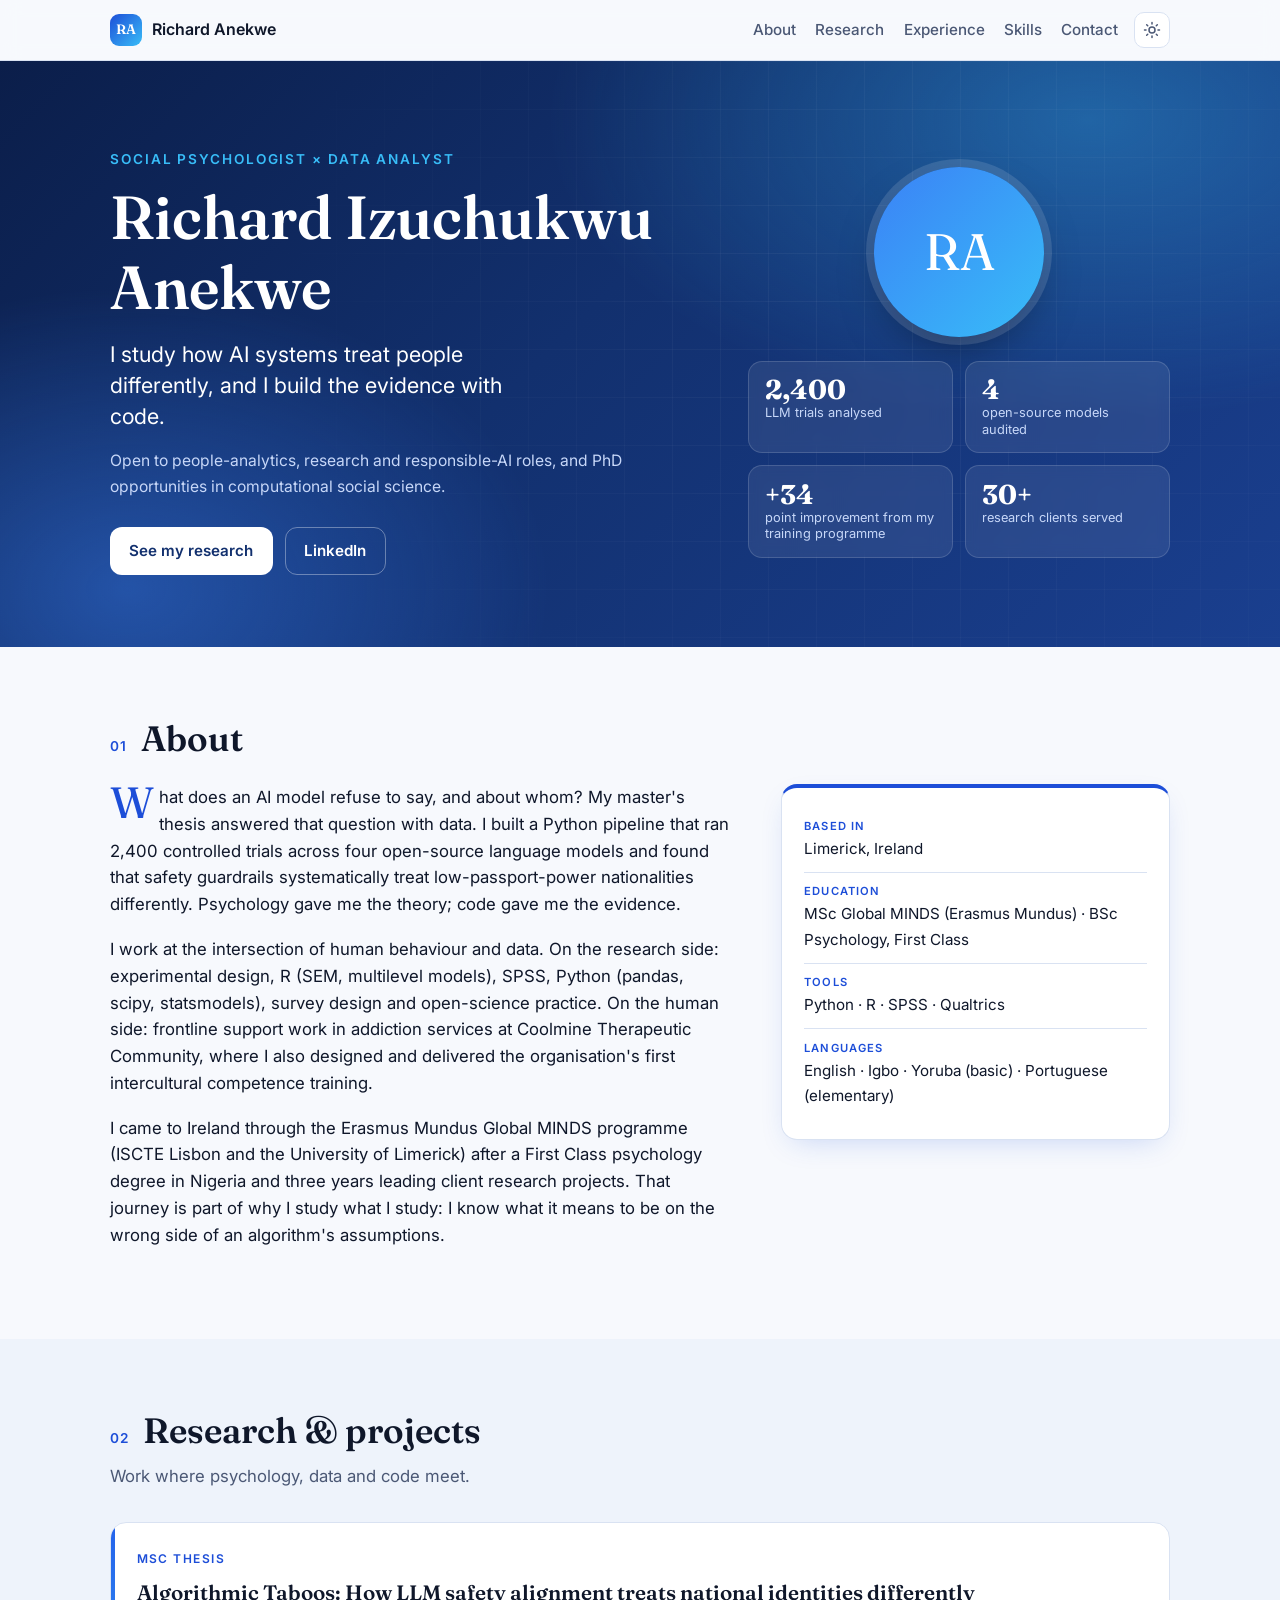
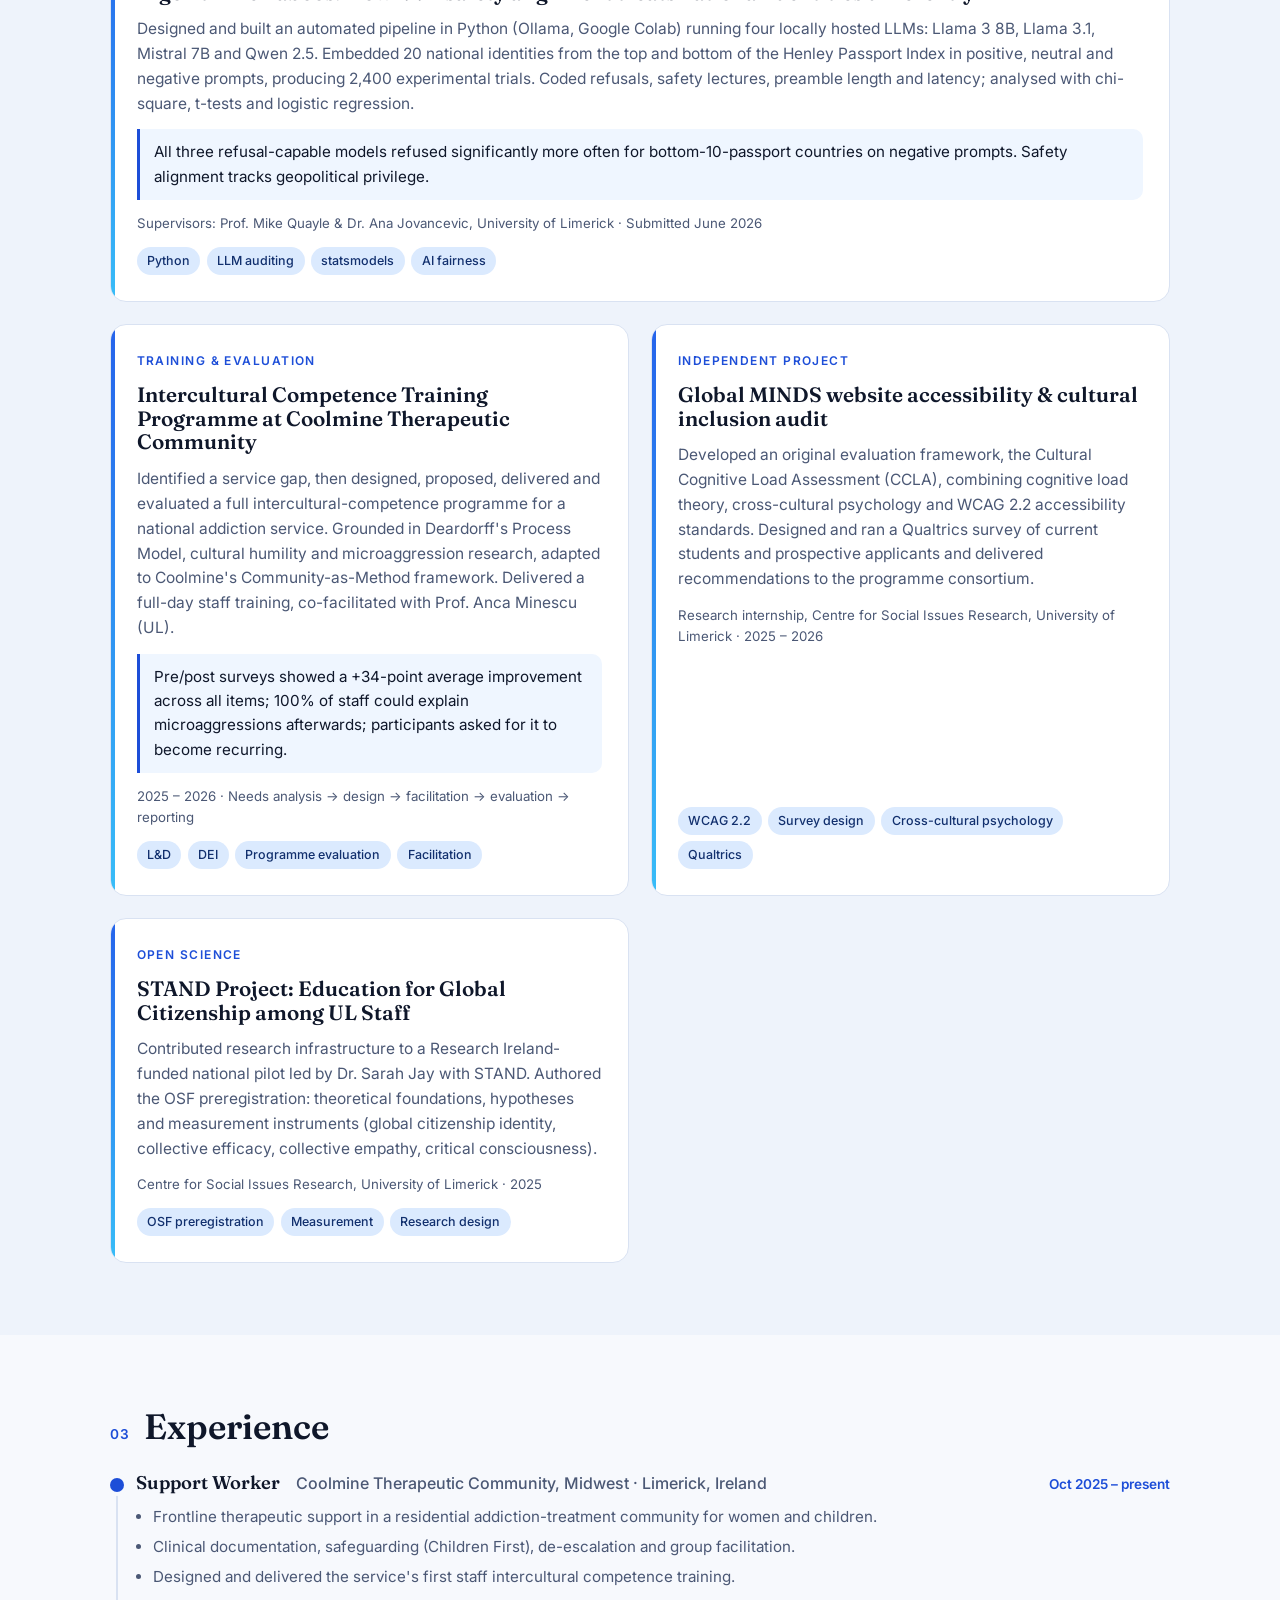
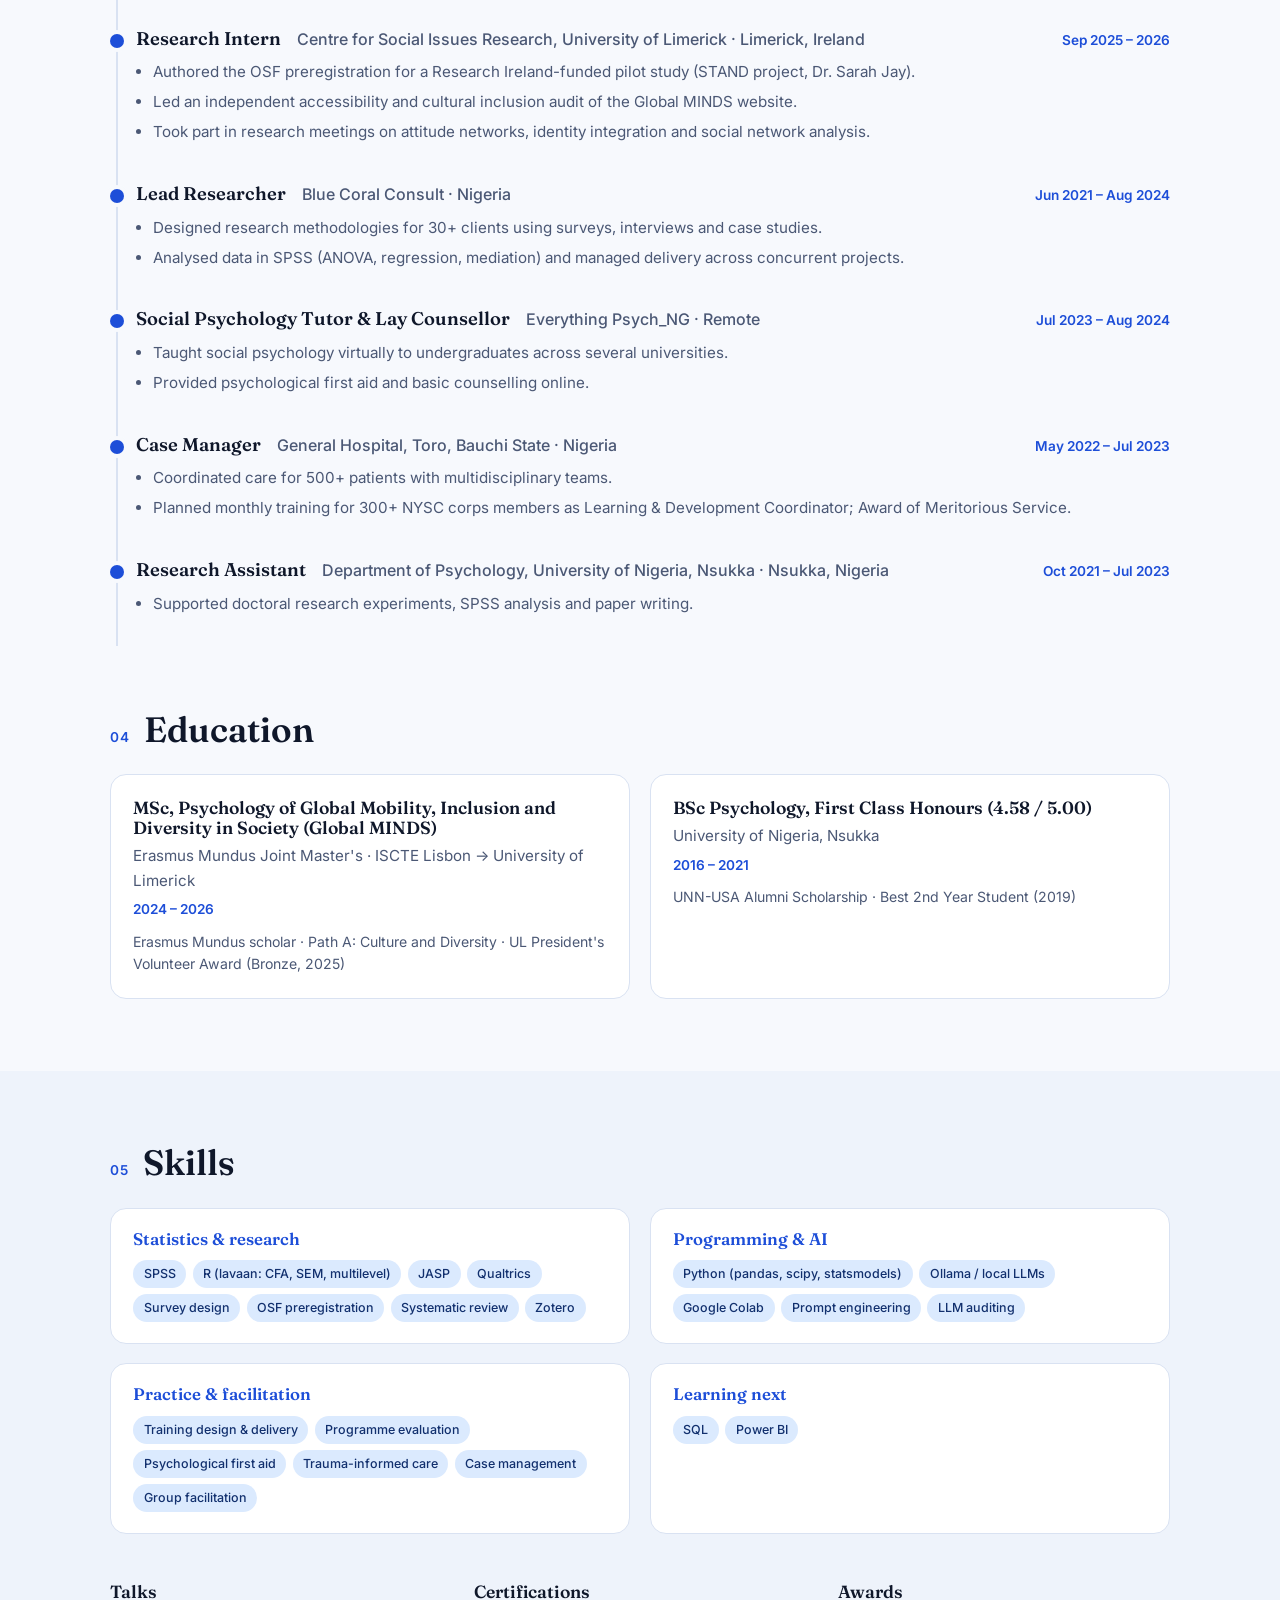
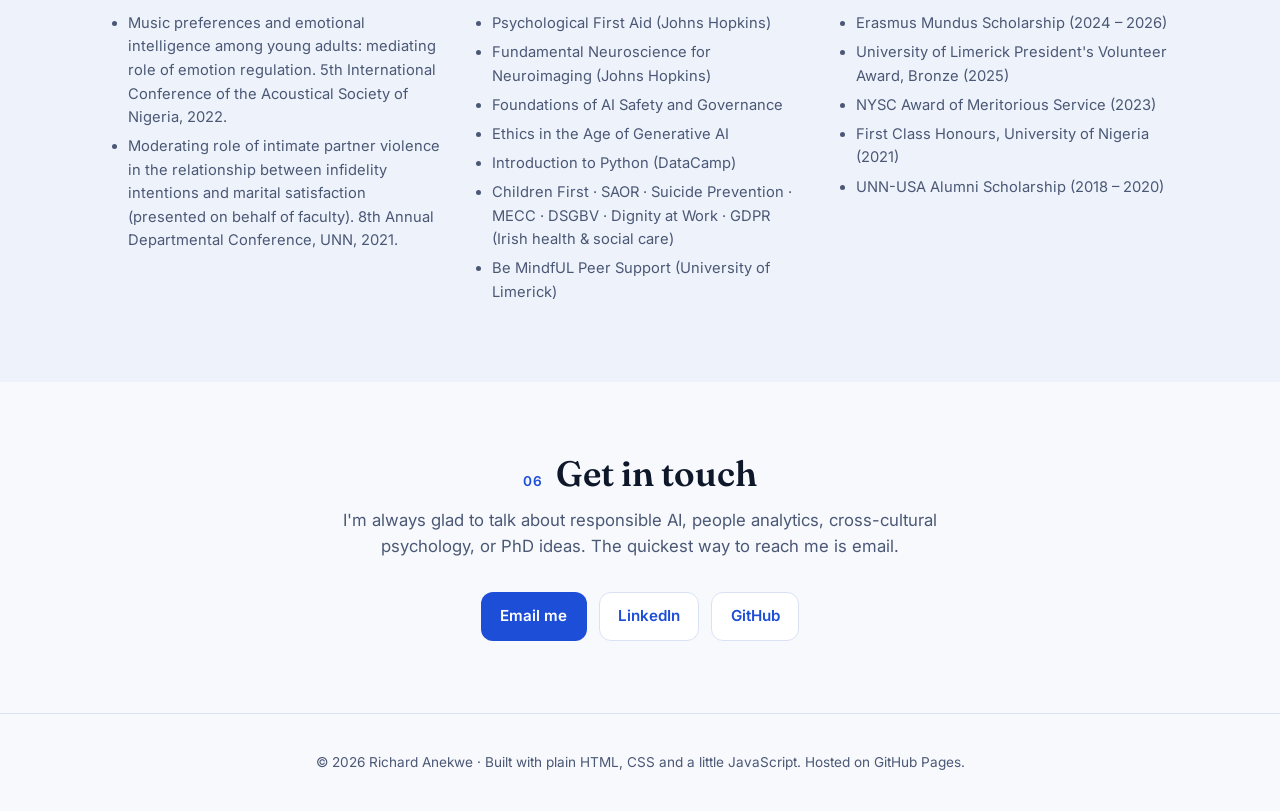
==== index.html @ f587a032 "Personal website: initial build Co-Authored-By: Claude Fable 5.1 <noreply@anthropic.com>" ====
<!DOCTYPE html>
<html lang="en">
<head>
  <meta charset="utf-8">
  <meta name="viewport" content="width=device-width, initial-scale=1">
  <title>Richard Anekwe</title>
  <meta name="description" content="Richard Anekwe: social psychologist and data analyst studying how AI systems treat people differently. Erasmus Mundus Global MINDS scholar, University of Limerick.">
  <meta property="og:title" content="Richard Anekwe">
  <meta property="og:description" content="Social psychologist × data analyst. I study how AI systems treat people differently, and I build the evidence with code.">
  <meta property="og:type" content="website">
  <link rel="icon" href="data:image/svg+xml,%3Csvg xmlns='http://www.w3.org/2000/svg' viewBox='0 0 64 64'%3E%3Crect width='64' height='64' rx='14' fill='%231d4ed8'/%3E%3Ctext x='32' y='42' font-family='Georgia,serif' font-size='30' fill='white' text-anchor='middle'%3ERA%3C/text%3E%3C/svg%3E">
  <link rel="preconnect" href="https://fonts.googleapis.com">
  <link rel="preconnect" href="https://fonts.gstatic.com" crossorigin>
  <link href="https://fonts.googleapis.com/css2?family=Fraunces:opsz,wght@9..144,500;9..144,600&family=Inter:wght@400;500;600&display=swap" rel="stylesheet">
  <link rel="stylesheet" href="styles.css">
</head>
<body>

  <!-- ===== Navigation ===== -->
  <header class="nav">
    <div class="wrap nav-inner">
      <a href="#top" class="brand"><span class="brand-mark">RA</span><span id="nav-name">Richard Anekwe</span></a>
      <nav class="nav-links" aria-label="Sections">
        <a href="#about">About</a>
        <a href="#research">Research</a>
        <a href="#experience">Experience</a>
        <a href="#skills">Skills</a>
        <a href="#contact">Contact</a>
      </nav>
      <button class="theme-toggle" id="theme-toggle" aria-label="Toggle dark mode" title="Toggle dark mode">
        <svg class="sun" width="18" height="18" viewBox="0 0 24 24" fill="none" stroke="currentColor" stroke-width="2" stroke-linecap="round"><circle cx="12" cy="12" r="4"/><path d="M12 2v2M12 20v2M4.9 4.9l1.4 1.4M17.7 17.7l1.4 1.4M2 12h2M20 12h2M4.9 19.1l1.4-1.4M17.7 6.3l1.4-1.4"/></svg>
        <svg class="moon" width="18" height="18" viewBox="0 0 24 24" fill="none" stroke="currentColor" stroke-width="2" stroke-linecap="round"><path d="M21 12.8A9 9 0 1 1 11.2 3a7 7 0 0 0 9.8 9.8z"/></svg>
      </button>
    </div>
  </header>

  <main id="top">

    <!-- ===== Hero ===== -->
    <section class="hero">
      <div class="hero-bg" aria-hidden="true"></div>
      <div class="wrap hero-inner">
        <div class="hero-text">
          <p class="eyebrow" id="hero-title"></p>
          <h1 id="hero-name"></h1>
          <p class="lede" id="hero-tagline"></p>
          <p class="availability" id="hero-availability"></p>
          <div class="hero-actions" id="hero-actions"></div>
        </div>
        <div class="hero-side">
          <div class="avatar" id="avatar"></div>
          <div class="stats" id="stats"></div>
        </div>
      </div>
    </section>

    <!-- ===== About ===== -->
    <section id="about" class="section">
      <div class="wrap">
        <h2 class="section-title"><span class="num">01</span>About</h2>
        <div class="about-grid">
          <div class="about-text" id="about-text"></div>
          <aside class="facts" id="facts"></aside>
        </div>
      </div>
    </section>

    <!-- ===== Research & Projects ===== -->
    <section id="research" class="section alt">
      <div class="wrap">
        <h2 class="section-title"><span class="num">02</span>Research &amp; projects</h2>
        <p class="section-intro">Work where psychology, data and code meet.</p>
        <div class="projects" id="projects"></div>
      </div>
    </section>

    <!-- ===== Experience & Education ===== -->
    <section id="experience" class="section">
      <div class="wrap">
        <h2 class="section-title"><span class="num">03</span>Experience</h2>
        <div class="timeline" id="experience-list"></div>

        <h2 class="section-title sub"><span class="num">04</span>Education</h2>
        <div class="education" id="education-list"></div>
      </div>
    </section>

    <!-- ===== Skills & Credentials ===== -->
    <section id="skills" class="section alt">
      <div class="wrap">
        <h2 class="section-title"><span class="num">05</span>Skills</h2>
        <div class="skills" id="skills-list"></div>

        <div class="creds">
          <div>
            <h3>Talks</h3>
            <ul id="talks-list"></ul>
          </div>
          <div>
            <h3>Certifications</h3>
            <ul id="certs-list"></ul>
          </div>
          <div>
            <h3>Awards</h3>
            <ul id="awards-list"></ul>
          </div>
        </div>
      </div>
    </section>

    <!-- ===== Contact ===== -->
    <section id="contact" class="section contact">
      <div class="wrap">
        <h2 class="section-title"><span class="num">06</span>Get in touch</h2>
        <p class="section-intro" id="contact-blurb"></p>
        <div class="contact-links" id="contact-links"></div>
      </div>
    </section>

  </main>

  <footer class="footer">
    <div class="wrap">
      <p><span id="footer-copy"></span> · <span id="footer-note"></span></p>
    </div>
  </footer>

  <script src="content.js"></script>
  <script src="script.js"></script>
</body>
</html>
---- styles.css ----
/* =====================================================================
   styles.css — the look of the site.
   Want a different shade of blue? Change the --blue-* values below and
   everything follows. Everything else is safe to leave alone.
   ===================================================================== */

:root {
  /* Blue palette (light theme) */
  --blue-900: #0b1e4a;
  --blue-800: #12306e;
  --blue-700: #1a3f8f;
  --blue-600: #1d4ed8;
  --blue-500: #2563eb;
  --blue-400: #3b82f6;
  --blue-200: #bfdbfe;
  --blue-100: #dbeafe;
  --blue-50:  #eff6ff;
  --sky:      #38bdf8;

  --bg:        #f7f9fd;
  --bg-alt:    #eef3fb;
  --surface:   #ffffff;
  --text:      #0f172a;
  --muted:     #4b5875;
  --line:      #d9e2f2;
  --accent:    var(--blue-600);
  --accent-2:  var(--blue-400);
  --on-accent: #ffffff;
  --hero-text: #ffffff;
  --hero-muted: #c7d7f8;
  --shadow: 0 10px 30px -12px rgba(29, 78, 216, 0.25);

  --font-body: "Inter", system-ui, -apple-system, "Segoe UI", sans-serif;
  --font-display: "Fraunces", Georgia, "Times New Roman", serif;
  --radius: 16px;
  --wrap: 1100px;
}

[data-theme="dark"] {
  --bg:        #0a1226;
  --bg-alt:    #0e1730;
  --surface:   #131f3d;
  --text:      #e6edfb;
  --muted:     #9fb0d3;
  --line:      #22315a;
  --accent:    #60a5fa;
  --accent-2:  #93c5fd;
  --on-accent: #0a1226;
  --hero-text: #ffffff;
  --hero-muted: #b9cbf0;
  --shadow: 0 10px 30px -12px rgba(0, 0, 0, 0.6);
}

* { box-sizing: border-box; }
html { scroll-behavior: smooth; }
body {
  margin: 0;
  font-family: var(--font-body);
  color: var(--text);
  background: var(--bg);
  line-height: 1.6;
  -webkit-font-smoothing: antialiased;
}
a { color: var(--accent); text-decoration: none; }
a:hover { text-decoration: underline; }
h1, h2, h3 { font-family: var(--font-display); font-weight: 600; line-height: 1.15; margin: 0; }
ul { padding-left: 1.1rem; margin: 0; }
li { margin: 0.35rem 0; }
.wrap { max-width: var(--wrap); margin: 0 auto; padding: 0 20px; }

/* ---------- Nav ---------- */
.nav {
  position: sticky; top: 0; z-index: 50;
  background: color-mix(in srgb, var(--bg) 85%, transparent);
  backdrop-filter: blur(10px);
  border-bottom: 1px solid var(--line);
}
.nav-inner { display: flex; align-items: center; gap: 1rem; height: 60px; }
.brand { display: flex; align-items: center; gap: 0.6rem; font-weight: 600; color: var(--text); }
.brand:hover { text-decoration: none; }
.brand-mark {
  display: grid; place-items: center; width: 32px; height: 32px; border-radius: 9px;
  background: linear-gradient(135deg, var(--blue-600), var(--sky));
  color: #fff; font-family: var(--font-display); font-size: 0.85rem;
}
.nav-links { margin-left: auto; display: flex; gap: 1.2rem; }
.nav-links a { color: var(--muted); font-size: 0.95rem; font-weight: 500; }
.nav-links a:hover { color: var(--accent); text-decoration: none; }
.theme-toggle {
  border: 1px solid var(--line); background: var(--surface); color: var(--muted);
  width: 36px; height: 36px; border-radius: 10px; cursor: pointer; display: grid; place-items: center;
}
.theme-toggle:hover { color: var(--accent); }
.theme-toggle .moon { display: none; }
[data-theme="dark"] .theme-toggle .sun { display: none; }
[data-theme="dark"] .theme-toggle .moon { display: block; }

/* ---------- Hero ---------- */
.hero { position: relative; color: var(--hero-text); overflow: hidden; }
.hero-bg {
  position: absolute; inset: 0; z-index: 0;
  background:
    radial-gradient(900px 500px at 85% 10%, rgba(56, 189, 248, 0.35), transparent 60%),
    radial-gradient(700px 500px at 10% 90%, rgba(59, 130, 246, 0.45), transparent 60%),
    linear-gradient(135deg, var(--blue-900) 0%, var(--blue-800) 45%, var(--blue-700) 100%);
}
.hero-bg::after {
  content: ""; position: absolute; inset: 0;
  background-image:
    linear-gradient(rgba(255,255,255,0.05) 1px, transparent 1px),
    linear-gradient(90deg, rgba(255,255,255,0.05) 1px, transparent 1px);
  background-size: 48px 48px;
  mask-image: radial-gradient(circle at 70% 40%, #000 0%, transparent 70%);
}
.hero-inner {
  position: relative; z-index: 1;
  display: grid; grid-template-columns: 1.4fr 1fr; gap: 3rem; align-items: center;
  padding-block: 5.5rem 4.5rem;
}
.eyebrow {
  margin: 0 0 0.75rem; font-size: 0.85rem; letter-spacing: 0.14em; text-transform: uppercase;
  color: var(--sky); font-weight: 600;
}
.hero h1 { font-size: clamp(2.4rem, 5vw, 3.8rem); margin-bottom: 1rem; }
.lede { font-size: clamp(1.1rem, 2vw, 1.35rem); color: var(--hero-text); max-width: 34ch; margin: 0 0 1rem; line-height: 1.45; }
.availability { color: var(--hero-muted); font-size: 0.98rem; max-width: 52ch; margin: 0 0 1.75rem; }
.hero-actions { display: flex; flex-wrap: wrap; gap: 0.75rem; }
.btn {
  display: inline-flex; align-items: center; gap: 0.5rem;
  padding: 0.7rem 1.15rem; border-radius: 12px; font-weight: 600; font-size: 0.95rem;
  border: 1px solid transparent; transition: transform 0.15s, box-shadow 0.15s;
}
.btn:hover { text-decoration: none; transform: translateY(-1px); }
.btn-primary { background: #fff; color: var(--blue-800); }
.btn-primary:hover { box-shadow: 0 8px 24px -8px rgba(255,255,255,0.6); }
.btn-ghost { color: #fff; border-color: rgba(255,255,255,0.35); }
.btn-ghost:hover { background: rgba(255,255,255,0.1); }
.section .btn-primary { background: var(--accent); color: var(--on-accent); }
.section .btn-ghost { color: var(--accent); border-color: var(--line); background: var(--surface); }

.hero-side { display: flex; flex-direction: column; align-items: center; gap: 1.5rem; }
.avatar {
  width: 170px; height: 170px; border-radius: 50%;
  display: grid; place-items: center; overflow: hidden;
  background: linear-gradient(135deg, var(--blue-400), var(--sky));
  box-shadow: 0 0 0 8px rgba(255,255,255,0.12), 0 20px 50px -20px rgba(0,0,0,0.6);
  font-family: var(--font-display); font-size: 3.2rem; color: #fff;
}
.avatar img { width: 100%; height: 100%; object-fit: cover; }
.stats { display: grid; grid-template-columns: repeat(2, 1fr); gap: 0.75rem; width: 100%; }
.stat {
  background: rgba(255,255,255,0.08); border: 1px solid rgba(255,255,255,0.15);
  border-radius: 14px; padding: 0.85rem 1rem; backdrop-filter: blur(6px);
}
.stat b { display: block; font-family: var(--font-display); font-size: 1.7rem; line-height: 1.1; }
.stat span { font-size: 0.8rem; color: var(--hero-muted); line-height: 1.3; display: block; }

/* ---------- Sections ---------- */
.section { padding-block: 4.5rem; }
.section.alt { background: var(--bg-alt); }
.section-title {
  font-size: clamp(1.7rem, 3vw, 2.2rem); margin-bottom: 1.5rem; display: flex; align-items: baseline; gap: 0.8rem;
}
.section-title.sub { margin-top: 3.5rem; }
.section-title .num { font-family: var(--font-body); font-size: 0.85rem; color: var(--accent); font-weight: 600; letter-spacing: 0.1em; }
.section-intro { color: var(--muted); margin: -0.75rem 0 2rem; font-size: 1.05rem; max-width: 60ch; }

/* About */
.about-grid { display: grid; grid-template-columns: 1.6fr 1fr; gap: 3rem; align-items: start; }
.about-text p { margin: 0 0 1.1rem; font-size: 1.05rem; }
.about-text p:first-child::first-letter { font-family: var(--font-display); font-size: 2.6em; float: left; line-height: 0.85; padding-right: 0.12em; color: var(--accent); }
.facts {
  background: var(--surface); border: 1px solid var(--line); border-radius: var(--radius);
  padding: 1.25rem 1.4rem; box-shadow: var(--shadow); border-top: 4px solid var(--accent);
}
.fact { padding: 0.65rem 0; border-bottom: 1px solid var(--line); }
.fact:last-child { border-bottom: 0; }
.fact small { display: block; text-transform: uppercase; letter-spacing: 0.1em; font-size: 0.7rem; color: var(--accent); font-weight: 600; }
.fact span { font-size: 0.95rem; }

/* Projects */
.projects { display: grid; grid-template-columns: repeat(2, 1fr); gap: 1.4rem; }
.project {
  background: var(--surface); border: 1px solid var(--line); border-radius: var(--radius);
  padding: 1.6rem; display: flex; flex-direction: column; gap: 0.8rem;
  transition: transform 0.2s, box-shadow 0.2s; position: relative; overflow: hidden;
}
.project::before {
  content: ""; position: absolute; left: 0; top: 0; bottom: 0; width: 4px;
  background: linear-gradient(var(--blue-500), var(--sky));
}
.project:hover { transform: translateY(-3px); box-shadow: var(--shadow); }
.project:first-child { grid-column: 1 / -1; }
.project .tag { font-size: 0.75rem; text-transform: uppercase; letter-spacing: 0.12em; color: var(--accent); font-weight: 600; }
.project h3 { font-size: 1.3rem; }
.project p { margin: 0; color: var(--muted); font-size: 0.97rem; }
.project .finding {
  color: var(--text); background: var(--blue-50); border-left: 3px solid var(--accent);
  padding: 0.7rem 0.9rem; border-radius: 0 10px 10px 0; font-size: 0.95rem;
}
[data-theme="dark"] .project .finding { background: rgba(96, 165, 250, 0.1); }
.project .meta { font-size: 0.83rem; }
.chips { display: flex; flex-wrap: wrap; gap: 0.4rem; margin-top: auto; }
.chip {
  font-size: 0.78rem; padding: 0.25rem 0.65rem; border-radius: 999px;
  background: var(--blue-100); color: var(--blue-800); font-weight: 500;
}
[data-theme="dark"] .chip { background: rgba(96, 165, 250, 0.15); color: var(--accent-2); }
.project .more { font-weight: 600; font-size: 0.92rem; }

/* Timeline */
.timeline { position: relative; padding-left: 1.6rem; }
.timeline::before { content: ""; position: absolute; left: 6px; top: 8px; bottom: 8px; width: 2px; background: var(--line); }
.job { position: relative; padding-bottom: 2rem; }
.job::before {
  content: ""; position: absolute; left: -1.6rem; top: 7px; width: 14px; height: 14px; border-radius: 50%;
  background: var(--accent); box-shadow: 0 0 0 4px var(--bg);
}
.job-head { display: flex; flex-wrap: wrap; gap: 0.3rem 1rem; align-items: baseline; }
.job h3 { font-size: 1.15rem; }
.job .org { color: var(--muted); font-weight: 500; }
.job .period { margin-left: auto; font-size: 0.85rem; color: var(--accent); font-weight: 600; white-space: nowrap; }
.job ul { margin-top: 0.5rem; color: var(--muted); font-size: 0.95rem; }

/* Education */
.education { display: grid; grid-template-columns: repeat(2, 1fr); gap: 1.2rem; }
.edu { background: var(--surface); border: 1px solid var(--line); border-radius: var(--radius); padding: 1.4rem; }
.edu h3 { font-size: 1.1rem; margin-bottom: 0.4rem; }
.edu .school { color: var(--muted); font-size: 0.95rem; }
.edu .period { color: var(--accent); font-weight: 600; font-size: 0.85rem; margin-top: 0.4rem; display: block; }
.edu .note { font-size: 0.88rem; color: var(--muted); margin-top: 0.6rem; }

/* Skills */
.skills { display: grid; grid-template-columns: repeat(2, 1fr); gap: 1.2rem; }
.skill-group { background: var(--surface); border: 1px solid var(--line); border-radius: var(--radius); padding: 1.3rem 1.4rem; }
.skill-group h3 { font-size: 1.05rem; margin-bottom: 0.7rem; color: var(--accent); }
.creds { display: grid; grid-template-columns: repeat(3, 1fr); gap: 2rem; margin-top: 3rem; }
.creds h3 { font-size: 1.1rem; margin-bottom: 0.6rem; }
.creds ul { color: var(--muted); font-size: 0.92rem; }

/* Contact */
.contact { text-align: center; }
.contact .section-title { justify-content: center; }
.contact .section-intro { margin-inline: auto; }
.contact-links { display: flex; flex-wrap: wrap; gap: 0.75rem; justify-content: center; }

/* Footer */
.footer { border-top: 1px solid var(--line); padding: 1.5rem 0; color: var(--muted); font-size: 0.85rem; text-align: center; }

/* ---------- Responsive ---------- */
@media (max-width: 860px) {
  .hero-inner { grid-template-columns: 1fr; padding-block: 3.5rem 3rem; gap: 2rem; }
  .hero-side { align-items: flex-start; }
  .avatar { width: 120px; height: 120px; font-size: 2.4rem; }
  .about-grid, .projects, .education, .skills { grid-template-columns: 1fr; }
  .project:first-child { grid-column: auto; }
  .creds { grid-template-columns: 1fr; gap: 1.5rem; }
  .nav-links { display: none; }
  .job .period { margin-left: 0; }
}
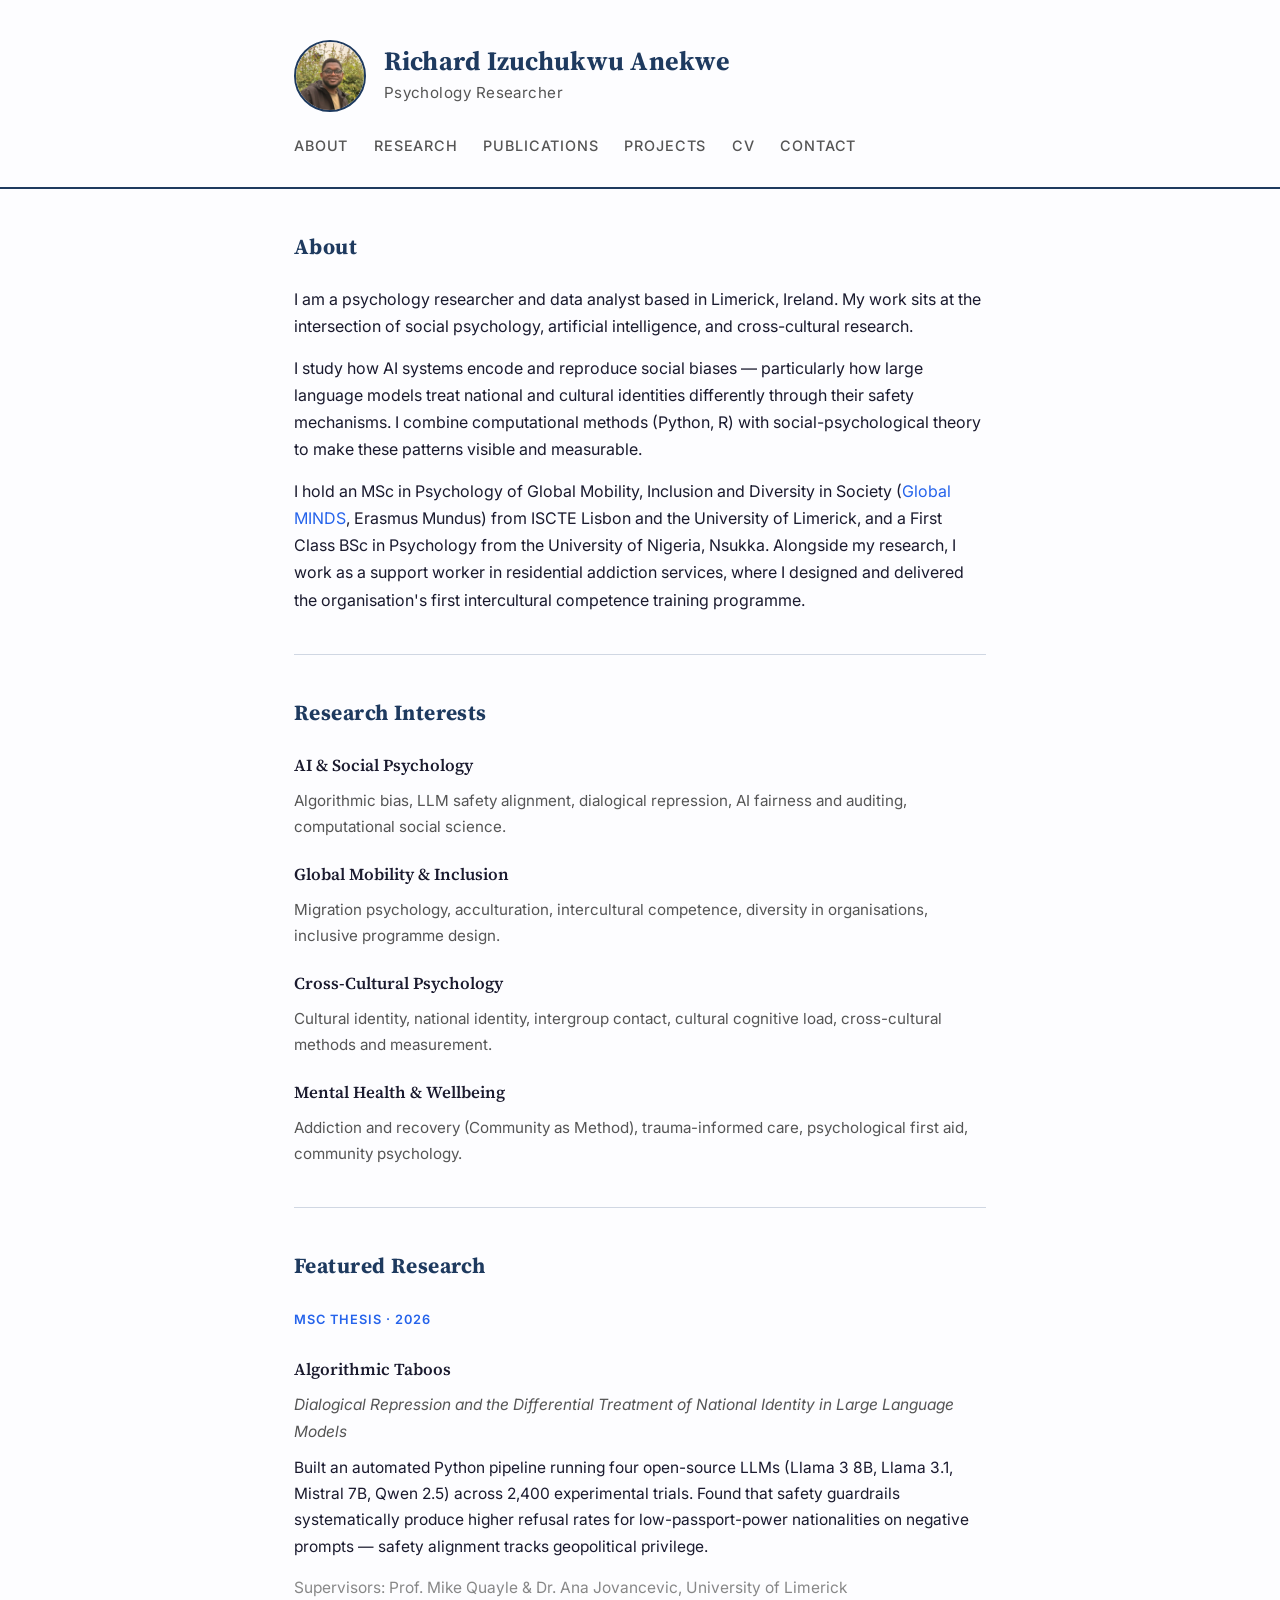
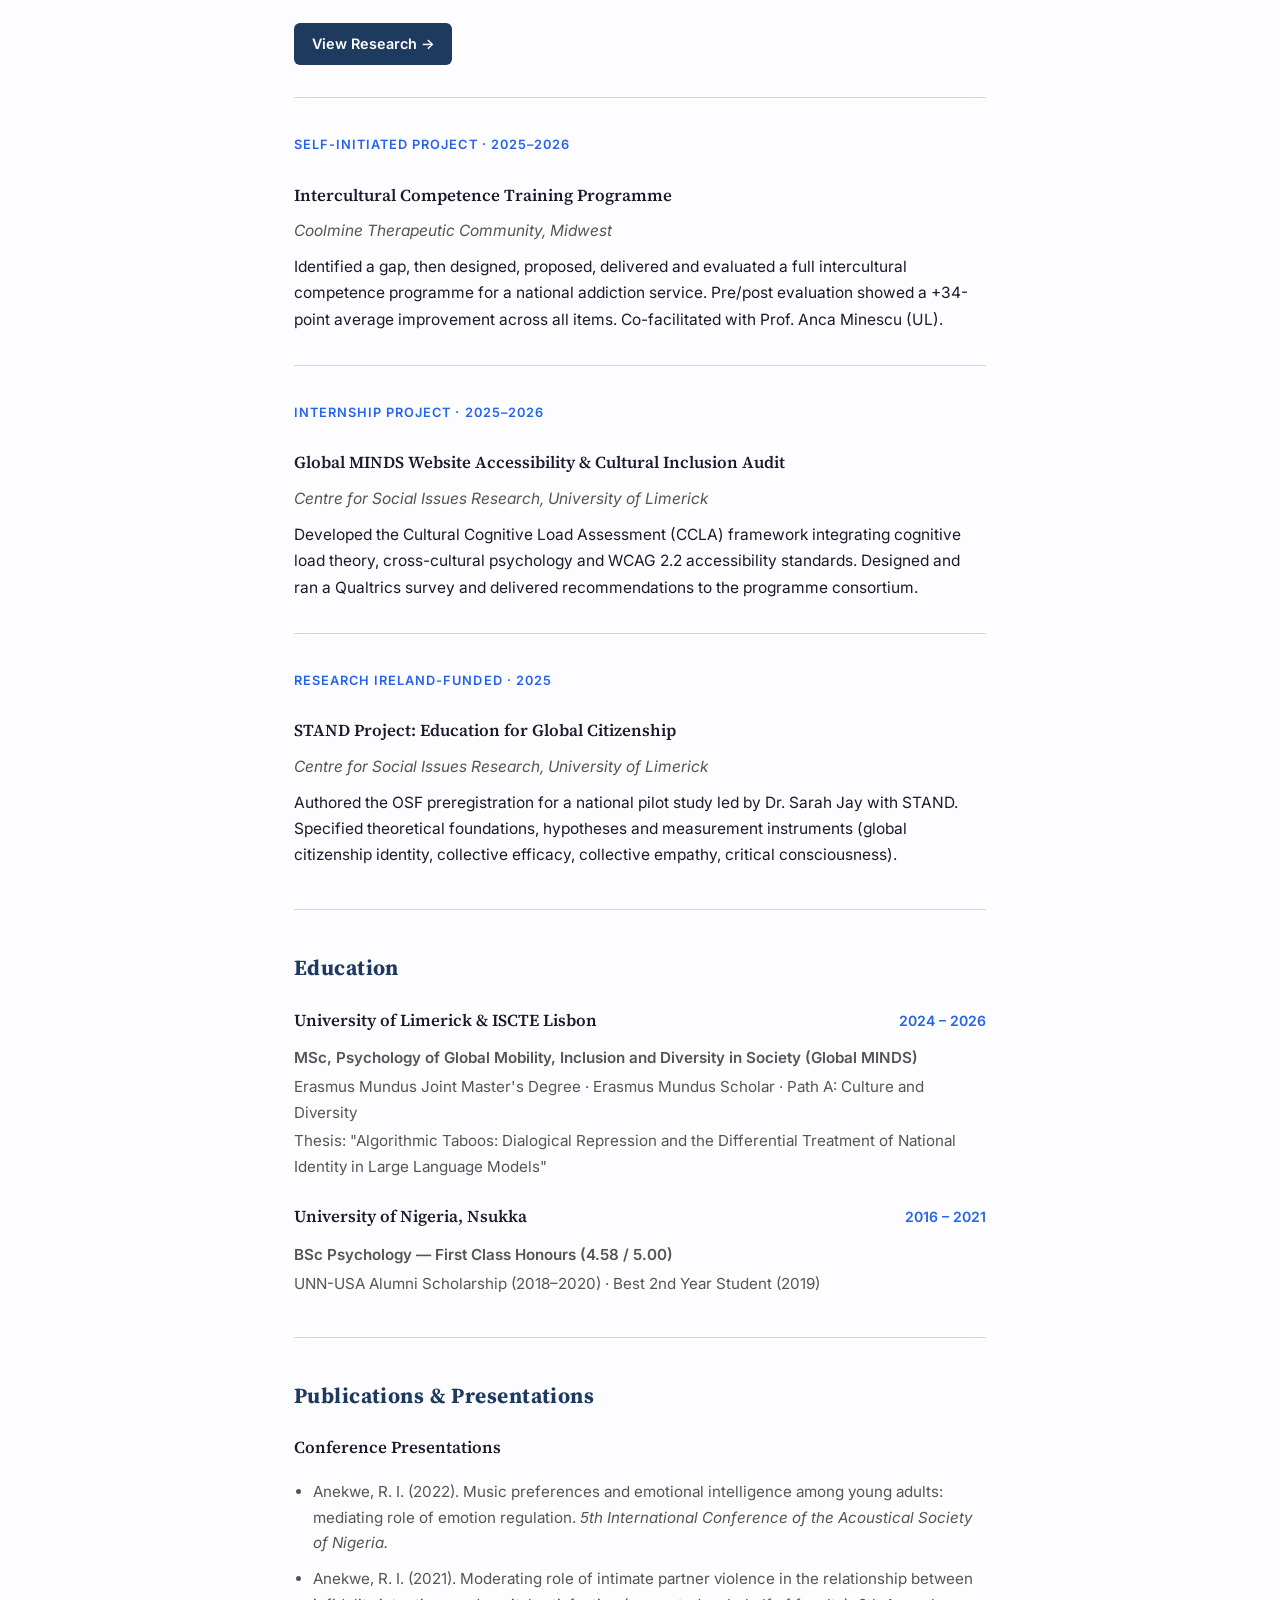
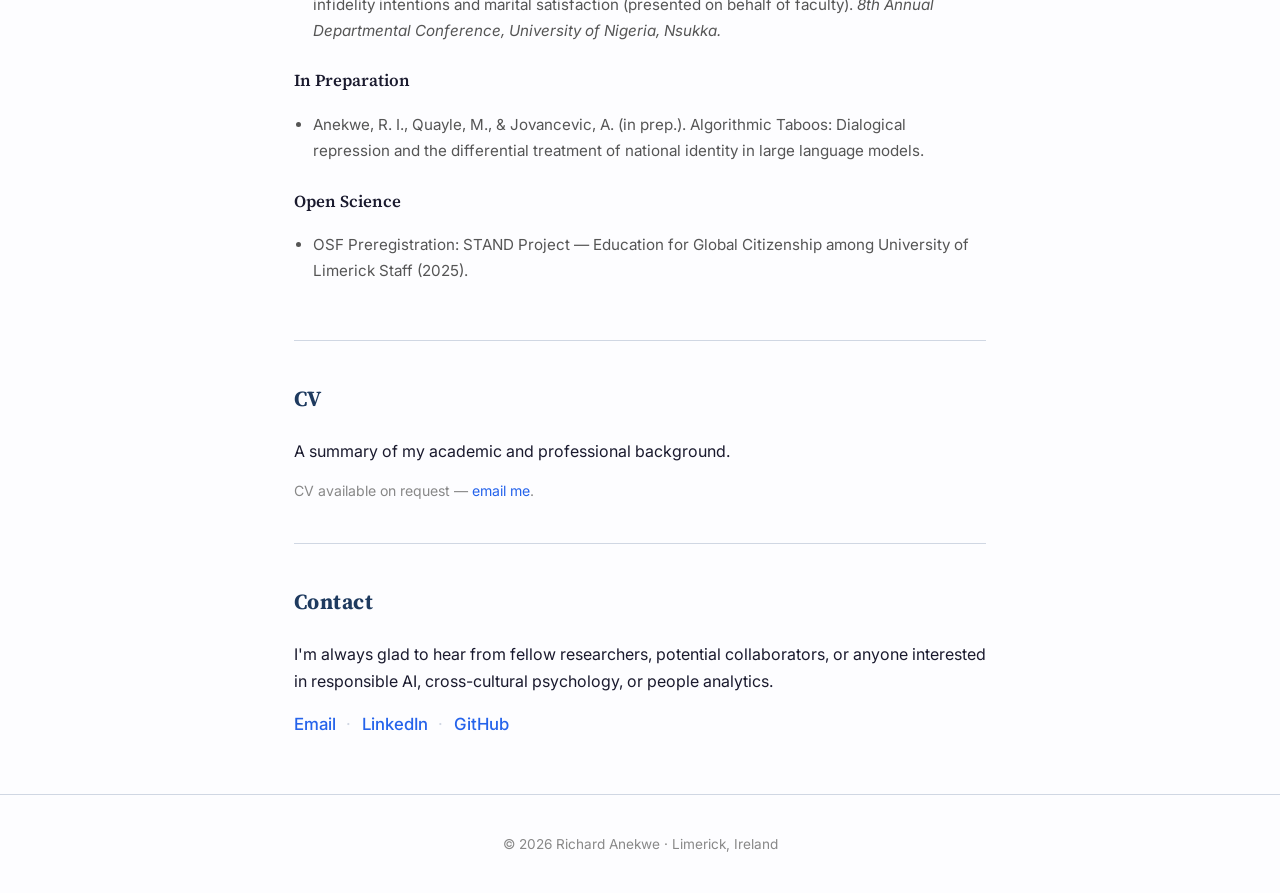
==== commit 8adc1191: "Redesign: clean academic layout with separate section files Each section (about, research, featured," ====
--- a/index.html
+++ b/index.html
@@ -3,129 +3,84 @@
 <head>
   <meta charset="utf-8">
   <meta name="viewport" content="width=device-width, initial-scale=1">
-  <title>Richard Anekwe</title>
-  <meta name="description" content="Richard Anekwe: social psychologist and data analyst studying how AI systems treat people differently. Erasmus Mundus Global MINDS scholar, University of Limerick.">
-  <meta property="og:title" content="Richard Anekwe">
-  <meta property="og:description" content="Social psychologist × data analyst. I study how AI systems treat people differently, and I build the evidence with code.">
-  <meta property="og:type" content="website">
-  <link rel="icon" href="data:image/svg+xml,%3Csvg xmlns='http://www.w3.org/2000/svg' viewBox='0 0 64 64'%3E%3Crect width='64' height='64' rx='14' fill='%231d4ed8'/%3E%3Ctext x='32' y='42' font-family='Georgia,serif' font-size='30' fill='white' text-anchor='middle'%3ERA%3C/text%3E%3C/svg%3E">
+  <title>Richard Izuchukwu Anekwe</title>
+  <meta name="description" content="Richard Anekwe — Psychology researcher studying AI bias, cross-cultural psychology, and global mobility. Erasmus Mundus Global MINDS scholar, University of Limerick.">
+  <link rel="icon" href="data:image/svg+xml,%3Csvg xmlns='http://www.w3.org/2000/svg' viewBox='0 0 64 64'%3E%3Crect width='64' height='64' rx='14' fill='%231e3a5f'/%3E%3Ctext x='32' y='43' font-family='Georgia,serif' font-size='28' fill='%23fff' text-anchor='middle'%3ERA%3C/text%3E%3C/svg%3E">
   <link rel="preconnect" href="https://fonts.googleapis.com">
   <link rel="preconnect" href="https://fonts.gstatic.com" crossorigin>
-  <link href="https://fonts.googleapis.com/css2?family=Fraunces:opsz,wght@9..144,500;9..144,600&family=Inter:wght@400;500;600&display=swap" rel="stylesheet">
+  <link href="https://fonts.googleapis.com/css2?family=Source+Serif+4:opsz,wght@8..60,400;8..60,600;8..60,700&family=Inter:wght@400;500;600&display=swap" rel="stylesheet">
   <link rel="stylesheet" href="styles.css">
 </head>
 <body>
 
-  <!-- ===== Navigation ===== -->
-  <header class="nav">
-    <div class="wrap nav-inner">
-      <a href="#top" class="brand"><span class="brand-mark">RA</span><span id="nav-name">Richard Anekwe</span></a>
-      <nav class="nav-links" aria-label="Sections">
+  <!-- ===== Header ===== -->
+  <header class="header">
+    <div class="wrap">
+      <div class="header-name">
+        <img src="photo.jpg" alt="Richard Anekwe" class="header-photo">
+        <div>
+          <h1>Richard Izuchukwu Anekwe</h1>
+          <p class="header-role">Psychology Researcher</p>
+        </div>
+      </div>
+      <nav aria-label="Main">
         <a href="#about">About</a>
         <a href="#research">Research</a>
-        <a href="#experience">Experience</a>
-        <a href="#skills">Skills</a>
+        <a href="#publications">Publications</a>
+        <a href="#projects">Projects</a>
+        <a href="#cv">CV</a>
         <a href="#contact">Contact</a>
       </nav>
-      <button class="theme-toggle" id="theme-toggle" aria-label="Toggle dark mode" title="Toggle dark mode">
-        <svg class="sun" width="18" height="18" viewBox="0 0 24 24" fill="none" stroke="currentColor" stroke-width="2" stroke-linecap="round"><circle cx="12" cy="12" r="4"/><path d="M12 2v2M12 20v2M4.9 4.9l1.4 1.4M17.7 17.7l1.4 1.4M2 12h2M20 12h2M4.9 19.1l1.4-1.4M17.7 6.3l1.4-1.4"/></svg>
-        <svg class="moon" width="18" height="18" viewBox="0 0 24 24" fill="none" stroke="currentColor" stroke-width="2" stroke-linecap="round"><path d="M21 12.8A9 9 0 1 1 11.2 3a7 7 0 0 0 9.8 9.8z"/></svg>
-      </button>
     </div>
   </header>
 
-  <main id="top">
+  <!-- ===== Main ===== -->
+  <main class="wrap">
 
-    <!-- ===== Hero ===== -->
-    <section class="hero">
-      <div class="hero-bg" aria-hidden="true"></div>
-      <div class="wrap hero-inner">
-        <div class="hero-text">
-          <p class="eyebrow" id="hero-title"></p>
-          <h1 id="hero-name"></h1>
-          <p class="lede" id="hero-tagline"></p>
-          <p class="availability" id="hero-availability"></p>
-          <div class="hero-actions" id="hero-actions"></div>
-        </div>
-        <div class="hero-side">
-          <div class="avatar" id="avatar"></div>
-          <div class="stats" id="stats"></div>
-        </div>
-      </div>
+    <section id="about">
+      <h2>About</h2>
+      <div class="section-body" data-section="about"></div>
     </section>
 
-    <!-- ===== About ===== -->
-    <section id="about" class="section">
-      <div class="wrap">
-        <h2 class="section-title"><span class="num">01</span>About</h2>
-        <div class="about-grid">
-          <div class="about-text" id="about-text"></div>
-          <aside class="facts" id="facts"></aside>
-        </div>
-      </div>
+    <section id="research">
+      <h2>Research Interests</h2>
+      <div class="section-body" data-section="research"></div>
     </section>
 
-    <!-- ===== Research & Projects ===== -->
-    <section id="research" class="section alt">
-      <div class="wrap">
-        <h2 class="section-title"><span class="num">02</span>Research &amp; projects</h2>
-        <p class="section-intro">Work where psychology, data and code meet.</p>
-        <div class="projects" id="projects"></div>
-      </div>
+    <section id="projects">
+      <h2>Featured Research</h2>
+      <div class="section-body" data-section="featured"></div>
     </section>
 
-    <!-- ===== Experience & Education ===== -->
-    <section id="experience" class="section">
-      <div class="wrap">
-        <h2 class="section-title"><span class="num">03</span>Experience</h2>
-        <div class="timeline" id="experience-list"></div>
-
-        <h2 class="section-title sub"><span class="num">04</span>Education</h2>
-        <div class="education" id="education-list"></div>
-      </div>
+    <section id="education">
+      <h2>Education</h2>
+      <div class="section-body" data-section="education"></div>
     </section>
 
-    <!-- ===== Skills & Credentials ===== -->
-    <section id="skills" class="section alt">
-      <div class="wrap">
-        <h2 class="section-title"><span class="num">05</span>Skills</h2>
-        <div class="skills" id="skills-list"></div>
-
-        <div class="creds">
-          <div>
-            <h3>Talks</h3>
-            <ul id="talks-list"></ul>
-          </div>
-          <div>
-            <h3>Certifications</h3>
-            <ul id="certs-list"></ul>
-          </div>
-          <div>
-            <h3>Awards</h3>
-            <ul id="awards-list"></ul>
-          </div>
-        </div>
-      </div>
+    <section id="publications">
+      <h2>Publications &amp; Presentations</h2>
+      <div class="section-body" data-section="publications"></div>
     </section>
 
-    <!-- ===== Contact ===== -->
-    <section id="contact" class="section contact">
-      <div class="wrap">
-        <h2 class="section-title"><span class="num">06</span>Get in touch</h2>
-        <p class="section-intro" id="contact-blurb"></p>
-        <div class="contact-links" id="contact-links"></div>
-      </div>
+    <section id="cv">
+      <h2>CV</h2>
+      <div class="section-body" data-section="cv"></div>
+    </section>
+
+    <section id="contact">
+      <h2>Contact</h2>
+      <div class="section-body" data-section="contact"></div>
     </section>
 
   </main>
 
+  <!-- ===== Footer ===== -->
   <footer class="footer">
     <div class="wrap">
-      <p><span id="footer-copy"></span> · <span id="footer-note"></span></p>
+      <p>&copy; 2026 Richard Anekwe · Limerick, Ireland</p>
     </div>
   </footer>
 
-  <script src="content.js"></script>
   <script src="script.js"></script>
 </body>
 </html>
--- a/styles.css
+++ b/styles.css
@@ -1,260 +1,183 @@
 /* =====================================================================
-   styles.css — the look of the site.
-   Want a different shade of blue? Change the --blue-* values below and
-   everything follows. Everything else is safe to leave alone.
+   styles.css — clean academic layout.
+   Blue accent colour: change --accent below to shift the whole site.
    ===================================================================== */
 
 :root {
-  /* Blue palette (light theme) */
-  --blue-900: #0b1e4a;
-  --blue-800: #12306e;
-  --blue-700: #1a3f8f;
-  --blue-600: #1d4ed8;
-  --blue-500: #2563eb;
-  --blue-400: #3b82f6;
-  --blue-200: #bfdbfe;
-  --blue-100: #dbeafe;
-  --blue-50:  #eff6ff;
-  --sky:      #38bdf8;
+  --accent: #1e3a5f;         /* deep navy blue — your main colour */
+  --accent-light: #2563eb;   /* brighter blue for links */
+  --accent-bg: #f0f4fa;      /* very light blue tint */
+  --text: #1a1a2e;
+  --muted: #555;
+  --light: #888;
+  --line: #d0d7e3;
+  --bg: #fdfdff;
+  --surface: #ffffff;
 
-  --bg:        #f7f9fd;
-  --bg-alt:    #eef3fb;
-  --surface:   #ffffff;
-  --text:      #0f172a;
-  --muted:     #4b5875;
-  --line:      #d9e2f2;
-  --accent:    var(--blue-600);
-  --accent-2:  var(--blue-400);
-  --on-accent: #ffffff;
-  --hero-text: #ffffff;
-  --hero-muted: #c7d7f8;
-  --shadow: 0 10px 30px -12px rgba(29, 78, 216, 0.25);
-
-  --font-body: "Inter", system-ui, -apple-system, "Segoe UI", sans-serif;
-  --font-display: "Fraunces", Georgia, "Times New Roman", serif;
-  --radius: 16px;
-  --wrap: 1100px;
+  --serif: "Source Serif 4", Georgia, "Times New Roman", serif;
+  --sans: "Inter", system-ui, -apple-system, "Segoe UI", sans-serif;
+  --wrap: 740px;
 }
 
-[data-theme="dark"] {
-  --bg:        #0a1226;
-  --bg-alt:    #0e1730;
-  --surface:   #131f3d;
-  --text:      #e6edfb;
-  --muted:     #9fb0d3;
-  --line:      #22315a;
-  --accent:    #60a5fa;
-  --accent-2:  #93c5fd;
-  --on-accent: #0a1226;
-  --hero-text: #ffffff;
-  --hero-muted: #b9cbf0;
-  --shadow: 0 10px 30px -12px rgba(0, 0, 0, 0.6);
+/* ---- Reset ---- */
+*, *::before, *::after { box-sizing: border-box; }
+html { scroll-behavior: smooth; }
+body {
+  margin: 0; padding: 0;
+  font-family: var(--sans);
+  font-size: 16px; line-height: 1.7;
+  color: var(--text);
+  background: var(--bg);
+  -webkit-font-smoothing: antialiased;
+}
+a { color: var(--accent-light); text-decoration: none; }
+a:hover { text-decoration: underline; }
+img { max-width: 100%; }
+.wrap { max-width: var(--wrap); margin: 0 auto; padding: 0 24px; }
+
+/* ---- Header ---- */
+.header {
+  border-bottom: 2px solid var(--accent);
+  padding: 2.5rem 0 1.5rem;
+}
+.header .wrap {
+  display: flex; flex-direction: column; gap: 1.25rem;
+}
+.header-name {
+  display: flex; align-items: center; gap: 1.1rem;
+}
+.header-photo {
+  width: 72px; height: 72px; border-radius: 50%; object-fit: cover;
+  border: 2px solid var(--accent);
+}
+.header h1 {
+  font-family: var(--serif);
+  font-size: 1.65rem; font-weight: 700;
+  letter-spacing: 0.01em;
+  color: var(--accent); margin: 0; line-height: 1.2;
+}
+.header-role {
+  margin: 0.15rem 0 0; font-size: 0.95rem; color: var(--muted);
+  letter-spacing: 0.03em;
+}
+.header nav {
+  display: flex; flex-wrap: wrap; gap: 0.4rem 1.6rem;
+}
+.header nav a {
+  color: var(--muted); font-size: 0.9rem; font-weight: 500;
+  text-transform: uppercase; letter-spacing: 0.06em;
+  padding: 0.15rem 0; border-bottom: 2px solid transparent;
+  transition: color 0.15s, border-color 0.15s;
+}
+.header nav a:hover {
+  color: var(--accent); border-bottom-color: var(--accent);
+  text-decoration: none;
 }
 
-* { box-sizing: border-box; }
-html { scroll-behavior: smooth; }
-body {
-  margin: 0;
-  font-family: var(--font-body);
-  color: var(--text);
-  background: var(--bg);
-  line-height: 1.6;
-  -webkit-font-smoothing: antialiased;
-}
-a { color: var(--accent); text-decoration: none; }
-a:hover { text-decoration: underline; }
-h1, h2, h3 { font-family: var(--font-display); font-weight: 600; line-height: 1.15; margin: 0; }
-ul { padding-left: 1.1rem; margin: 0; }
-li { margin: 0.35rem 0; }
-.wrap { max-width: var(--wrap); margin: 0 auto; padding: 0 20px; }
+/* ---- Sections ---- */
+main { padding-bottom: 3rem; }
 
-/* ---------- Nav ---------- */
-.nav {
-  position: sticky; top: 0; z-index: 50;
-  background: color-mix(in srgb, var(--bg) 85%, transparent);
-  backdrop-filter: blur(10px);
+section {
+  padding: 2.5rem 0 0;
   border-bottom: 1px solid var(--line);
 }
-.nav-inner { display: flex; align-items: center; gap: 1rem; height: 60px; }
-.brand { display: flex; align-items: center; gap: 0.6rem; font-weight: 600; color: var(--text); }
-.brand:hover { text-decoration: none; }
-.brand-mark {
-  display: grid; place-items: center; width: 32px; height: 32px; border-radius: 9px;
-  background: linear-gradient(135deg, var(--blue-600), var(--sky));
-  color: #fff; font-family: var(--font-display); font-size: 0.85rem;
+section:last-child { border-bottom: none; }
+
+section h2 {
+  font-family: var(--serif);
+  font-size: 1.35rem; font-weight: 700;
+  color: var(--accent);
+  margin: 0 0 1.25rem;
+  letter-spacing: 0.02em;
 }
-.nav-links { margin-left: auto; display: flex; gap: 1.2rem; }
-.nav-links a { color: var(--muted); font-size: 0.95rem; font-weight: 500; }
-.nav-links a:hover { color: var(--accent); text-decoration: none; }
-.theme-toggle {
-  border: 1px solid var(--line); background: var(--surface); color: var(--muted);
-  width: 36px; height: 36px; border-radius: 10px; cursor: pointer; display: grid; place-items: center;
+
+.section-body { padding-bottom: 2.5rem; }
+.section-body p { margin: 0 0 0.9rem; }
+.section-body p:last-child { margin-bottom: 0; }
+
+/* ---- Research interests grid ---- */
+.interest { margin-bottom: 1.3rem; }
+.interest:last-child { margin-bottom: 0; }
+.interest h3 {
+  font-family: var(--serif); font-size: 1.05rem; font-weight: 600;
+  color: var(--text); margin: 0 0 0.2rem;
 }
-.theme-toggle:hover { color: var(--accent); }
-.theme-toggle .moon { display: none; }
-[data-theme="dark"] .theme-toggle .sun { display: none; }
-[data-theme="dark"] .theme-toggle .moon { display: block; }
+.interest p { margin: 0; color: var(--muted); font-size: 0.95rem; }
 
-/* ---------- Hero ---------- */
-.hero { position: relative; color: var(--hero-text); overflow: hidden; }
-.hero-bg {
-  position: absolute; inset: 0; z-index: 0;
-  background:
-    radial-gradient(900px 500px at 85% 10%, rgba(56, 189, 248, 0.35), transparent 60%),
-    radial-gradient(700px 500px at 10% 90%, rgba(59, 130, 246, 0.45), transparent 60%),
-    linear-gradient(135deg, var(--blue-900) 0%, var(--blue-800) 45%, var(--blue-700) 100%);
+/* ---- Featured research ---- */
+.featured-item {
+  margin-bottom: 2rem; padding-bottom: 2rem;
+  border-bottom: 1px solid var(--line);
 }
-.hero-bg::after {
-  content: ""; position: absolute; inset: 0;
-  background-image:
-    linear-gradient(rgba(255,255,255,0.05) 1px, transparent 1px),
-    linear-gradient(90deg, rgba(255,255,255,0.05) 1px, transparent 1px);
-  background-size: 48px 48px;
-  mask-image: radial-gradient(circle at 70% 40%, #000 0%, transparent 70%);
+.featured-item:last-child { border-bottom: none; margin-bottom: 0; padding-bottom: 0; }
+.featured-item .label {
+  font-size: 0.8rem; text-transform: uppercase; letter-spacing: 0.08em;
+  color: var(--accent-light); font-weight: 600;
 }
-.hero-inner {
-  position: relative; z-index: 1;
-  display: grid; grid-template-columns: 1.4fr 1fr; gap: 3rem; align-items: center;
-  padding-block: 5.5rem 4.5rem;
+.featured-item h3 {
+  font-family: var(--serif); font-size: 1.2rem; font-weight: 700;
+  margin: 0.3rem 0 0.15rem; color: var(--accent);
 }
-.eyebrow {
-  margin: 0 0 0.75rem; font-size: 0.85rem; letter-spacing: 0.14em; text-transform: uppercase;
-  color: var(--sky); font-weight: 600;
+.featured-item .subtitle {
+  font-style: italic; color: var(--muted); margin: 0 0 0.6rem; font-size: 0.97rem;
 }
-.hero h1 { font-size: clamp(2.4rem, 5vw, 3.8rem); margin-bottom: 1rem; }
-.lede { font-size: clamp(1.1rem, 2vw, 1.35rem); color: var(--hero-text); max-width: 34ch; margin: 0 0 1rem; line-height: 1.45; }
-.availability { color: var(--hero-muted); font-size: 0.98rem; max-width: 52ch; margin: 0 0 1.75rem; }
-.hero-actions { display: flex; flex-wrap: wrap; gap: 0.75rem; }
+.featured-item p { font-size: 0.97rem; }
+
+/* ---- Education ---- */
+.edu-item { margin-bottom: 1.5rem; }
+.edu-item:last-child { margin-bottom: 0; }
+.edu-head { display: flex; justify-content: space-between; align-items: baseline; flex-wrap: wrap; gap: 0.5rem; }
+.edu-head h3 {
+  font-family: var(--serif); font-size: 1.1rem; font-weight: 700;
+  margin: 0; color: var(--text);
+}
+.period { font-size: 0.88rem; color: var(--accent-light); font-weight: 600; white-space: nowrap; }
+.degree { font-weight: 600; margin: 0.25rem 0; }
+.edu-item p { margin: 0.15rem 0; font-size: 0.95rem; color: var(--muted); }
+
+/* ---- Publications ---- */
+.section-body h3 {
+  font-family: var(--serif); font-size: 1.05rem; font-weight: 600;
+  color: var(--text); margin: 1.5rem 0 0.5rem;
+}
+.section-body h3:first-child { margin-top: 0; }
+.section-body ul { padding-left: 1.2rem; }
+.section-body li { margin: 0.6rem 0; font-size: 0.95rem; color: var(--muted); }
+
+/* ---- Buttons ---- */
 .btn {
-  display: inline-flex; align-items: center; gap: 0.5rem;
-  padding: 0.7rem 1.15rem; border-radius: 12px; font-weight: 600; font-size: 0.95rem;
-  border: 1px solid transparent; transition: transform 0.15s, box-shadow 0.15s;
+  display: inline-block;
+  padding: 0.55rem 1.1rem; border-radius: 6px;
+  background: var(--accent); color: #fff;
+  font-size: 0.9rem; font-weight: 600;
+  transition: background 0.15s;
+  margin-top: 0.5rem;
 }
-.btn:hover { text-decoration: none; transform: translateY(-1px); }
-.btn-primary { background: #fff; color: var(--blue-800); }
-.btn-primary:hover { box-shadow: 0 8px 24px -8px rgba(255,255,255,0.6); }
-.btn-ghost { color: #fff; border-color: rgba(255,255,255,0.35); }
-.btn-ghost:hover { background: rgba(255,255,255,0.1); }
-.section .btn-primary { background: var(--accent); color: var(--on-accent); }
-.section .btn-ghost { color: var(--accent); border-color: var(--line); background: var(--surface); }
+.btn:hover { background: var(--accent-light); text-decoration: none; }
 
-.hero-side { display: flex; flex-direction: column; align-items: center; gap: 1.5rem; }
-.avatar {
-  width: 170px; height: 170px; border-radius: 50%;
-  display: grid; place-items: center; overflow: hidden;
-  background: linear-gradient(135deg, var(--blue-400), var(--sky));
-  box-shadow: 0 0 0 8px rgba(255,255,255,0.12), 0 20px 50px -20px rgba(0,0,0,0.6);
-  font-family: var(--font-display); font-size: 3.2rem; color: #fff;
+/* ---- Meta text ---- */
+.meta { font-size: 0.88rem; color: var(--light); }
+
+/* ---- Contact ---- */
+.contact-links {
+  display: flex; flex-wrap: wrap; gap: 0.3rem 0;
+  align-items: center; font-size: 1.05rem;
 }
-.avatar img { width: 100%; height: 100%; object-fit: cover; }
-.stats { display: grid; grid-template-columns: repeat(2, 1fr); gap: 0.75rem; width: 100%; }
-.stat {
-  background: rgba(255,255,255,0.08); border: 1px solid rgba(255,255,255,0.15);
-  border-radius: 14px; padding: 0.85rem 1rem; backdrop-filter: blur(6px);
+.contact-links a { font-weight: 500; }
+.contact-links .sep { margin: 0 0.65rem; color: var(--line); user-select: none; }
+
+/* ---- Footer ---- */
+.footer {
+  margin-top: 1rem;
+  padding: 1.5rem 0;
+  border-top: 1px solid var(--line);
+  text-align: center; font-size: 0.85rem; color: var(--light);
 }
-.stat b { display: block; font-family: var(--font-display); font-size: 1.7rem; line-height: 1.1; }
-.stat span { font-size: 0.8rem; color: var(--hero-muted); line-height: 1.3; display: block; }
 
-/* ---------- Sections ---------- */
-.section { padding-block: 4.5rem; }
-.section.alt { background: var(--bg-alt); }
-.section-title {
-  font-size: clamp(1.7rem, 3vw, 2.2rem); margin-bottom: 1.5rem; display: flex; align-items: baseline; gap: 0.8rem;
+/* ---- Responsive ---- */
+@media (max-width: 600px) {
+  .header h1 { font-size: 1.3rem; }
+  .header-photo { width: 56px; height: 56px; }
+  .header nav { gap: 0.3rem 1rem; }
+  .edu-head { flex-direction: column; gap: 0; }
 }
-.section-title.sub { margin-top: 3.5rem; }
-.section-title .num { font-family: var(--font-body); font-size: 0.85rem; color: var(--accent); font-weight: 600; letter-spacing: 0.1em; }
-.section-intro { color: var(--muted); margin: -0.75rem 0 2rem; font-size: 1.05rem; max-width: 60ch; }
-
-/* About */
-.about-grid { display: grid; grid-template-columns: 1.6fr 1fr; gap: 3rem; align-items: start; }
-.about-text p { margin: 0 0 1.1rem; font-size: 1.05rem; }
-.about-text p:first-child::first-letter { font-family: var(--font-display); font-size: 2.6em; float: left; line-height: 0.85; padding-right: 0.12em; color: var(--accent); }
-.facts {
-  background: var(--surface); border: 1px solid var(--line); border-radius: var(--radius);
-  padding: 1.25rem 1.4rem; box-shadow: var(--shadow); border-top: 4px solid var(--accent);
-}
-.fact { padding: 0.65rem 0; border-bottom: 1px solid var(--line); }
-.fact:last-child { border-bottom: 0; }
-.fact small { display: block; text-transform: uppercase; letter-spacing: 0.1em; font-size: 0.7rem; color: var(--accent); font-weight: 600; }
-.fact span { font-size: 0.95rem; }
-
-/* Projects */
-.projects { display: grid; grid-template-columns: repeat(2, 1fr); gap: 1.4rem; }
-.project {
-  background: var(--surface); border: 1px solid var(--line); border-radius: var(--radius);
-  padding: 1.6rem; display: flex; flex-direction: column; gap: 0.8rem;
-  transition: transform 0.2s, box-shadow 0.2s; position: relative; overflow: hidden;
-}
-.project::before {
-  content: ""; position: absolute; left: 0; top: 0; bottom: 0; width: 4px;
-  background: linear-gradient(var(--blue-500), var(--sky));
-}
-.project:hover { transform: translateY(-3px); box-shadow: var(--shadow); }
-.project:first-child { grid-column: 1 / -1; }
-.project .tag { font-size: 0.75rem; text-transform: uppercase; letter-spacing: 0.12em; color: var(--accent); font-weight: 600; }
-.project h3 { font-size: 1.3rem; }
-.project p { margin: 0; color: var(--muted); font-size: 0.97rem; }
-.project .finding {
-  color: var(--text); background: var(--blue-50); border-left: 3px solid var(--accent);
-  padding: 0.7rem 0.9rem; border-radius: 0 10px 10px 0; font-size: 0.95rem;
-}
-[data-theme="dark"] .project .finding { background: rgba(96, 165, 250, 0.1); }
-.project .meta { font-size: 0.83rem; }
-.chips { display: flex; flex-wrap: wrap; gap: 0.4rem; margin-top: auto; }
-.chip {
-  font-size: 0.78rem; padding: 0.25rem 0.65rem; border-radius: 999px;
-  background: var(--blue-100); color: var(--blue-800); font-weight: 500;
-}
-[data-theme="dark"] .chip { background: rgba(96, 165, 250, 0.15); color: var(--accent-2); }
-.project .more { font-weight: 600; font-size: 0.92rem; }
-
-/* Timeline */
-.timeline { position: relative; padding-left: 1.6rem; }
-.timeline::before { content: ""; position: absolute; left: 6px; top: 8px; bottom: 8px; width: 2px; background: var(--line); }
-.job { position: relative; padding-bottom: 2rem; }
-.job::before {
-  content: ""; position: absolute; left: -1.6rem; top: 7px; width: 14px; height: 14px; border-radius: 50%;
-  background: var(--accent); box-shadow: 0 0 0 4px var(--bg);
-}
-.job-head { display: flex; flex-wrap: wrap; gap: 0.3rem 1rem; align-items: baseline; }
-.job h3 { font-size: 1.15rem; }
-.job .org { color: var(--muted); font-weight: 500; }
-.job .period { margin-left: auto; font-size: 0.85rem; color: var(--accent); font-weight: 600; white-space: nowrap; }
-.job ul { margin-top: 0.5rem; color: var(--muted); font-size: 0.95rem; }
-
-/* Education */
-.education { display: grid; grid-template-columns: repeat(2, 1fr); gap: 1.2rem; }
-.edu { background: var(--surface); border: 1px solid var(--line); border-radius: var(--radius); padding: 1.4rem; }
-.edu h3 { font-size: 1.1rem; margin-bottom: 0.4rem; }
-.edu .school { color: var(--muted); font-size: 0.95rem; }
-.edu .period { color: var(--accent); font-weight: 600; font-size: 0.85rem; margin-top: 0.4rem; display: block; }
-.edu .note { font-size: 0.88rem; color: var(--muted); margin-top: 0.6rem; }
-
-/* Skills */
-.skills { display: grid; grid-template-columns: repeat(2, 1fr); gap: 1.2rem; }
-.skill-group { background: var(--surface); border: 1px solid var(--line); border-radius: var(--radius); padding: 1.3rem 1.4rem; }
-.skill-group h3 { font-size: 1.05rem; margin-bottom: 0.7rem; color: var(--accent); }
-.creds { display: grid; grid-template-columns: repeat(3, 1fr); gap: 2rem; margin-top: 3rem; }
-.creds h3 { font-size: 1.1rem; margin-bottom: 0.6rem; }
-.creds ul { color: var(--muted); font-size: 0.92rem; }
-
-/* Contact */
-.contact { text-align: center; }
-.contact .section-title { justify-content: center; }
-.contact .section-intro { margin-inline: auto; }
-.contact-links { display: flex; flex-wrap: wrap; gap: 0.75rem; justify-content: center; }
-
-/* Footer */
-.footer { border-top: 1px solid var(--line); padding: 1.5rem 0; color: var(--muted); font-size: 0.85rem; text-align: center; }
-
-/* ---------- Responsive ---------- */
-@media (max-width: 860px) {
-  .hero-inner { grid-template-columns: 1fr; padding-block: 3.5rem 3rem; gap: 2rem; }
-  .hero-side { align-items: flex-start; }
-  .avatar { width: 120px; height: 120px; font-size: 2.4rem; }
-  .about-grid, .projects, .education, .skills { grid-template-columns: 1fr; }
-  .project:first-child { grid-column: auto; }
-  .creds { grid-template-columns: 1fr; gap: 1.5rem; }
-  .nav-links { display: none; }
-  .job .period { margin-left: 0; }
-}
